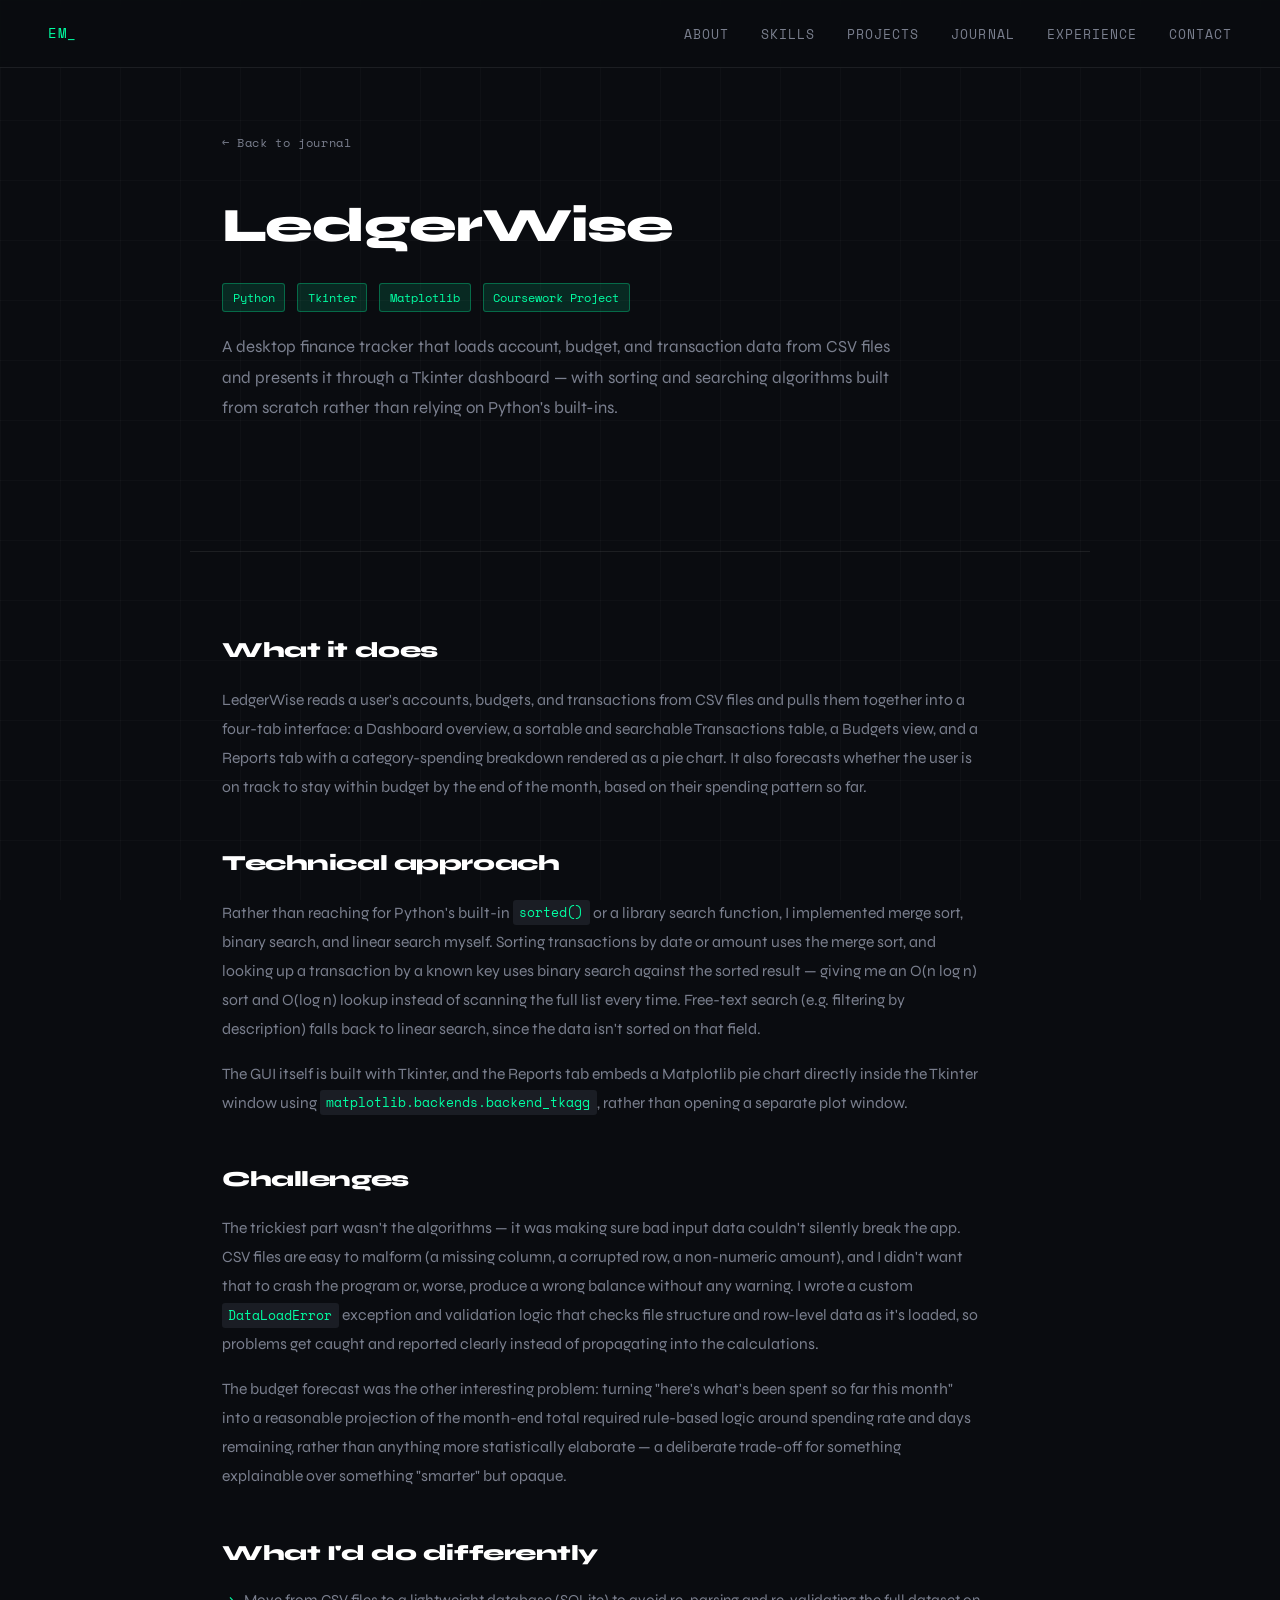
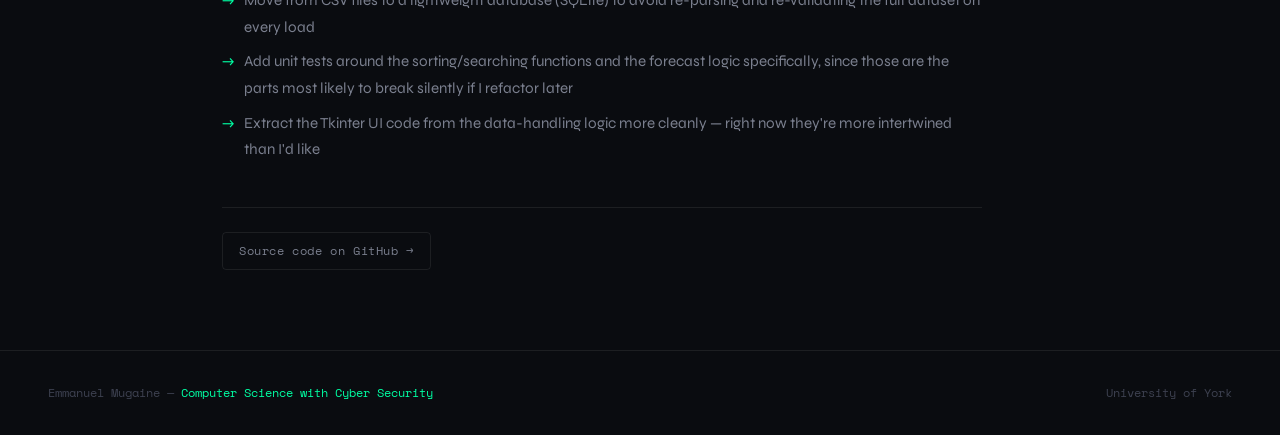
==== ledgerwise.html @ 3fc859e5 "Updated design of portfolio website with new journals page" ====
<!doctype html>
<html lang="en">
  <head>
    <meta charset="UTF-8" />
    <meta name="viewport" content="width=device-width, initial-scale=1.0" />
    <title>LedgerWise — Project Journal — Emmanuel Mugaine</title>
    <link rel="preconnect" href="https://fonts.googleapis.com" />
    <link rel="preconnect" href="https://fonts.gstatic.com" crossorigin />
    <link
      href="https://fonts.googleapis.com/css2?family=Space+Mono:wght@400;700&family=Syne:wght@400;600;700;800&display=swap"
      rel="stylesheet"
    />
    <link rel="stylesheet" href="styles.css" />
    <link rel="icon" type="image/svg+xml" href="favicon.svg" />
  </head>
  <body>
    <!-- NAV -->
    <nav>
      <a href="index.html#hero" class="nav-logo">EM_</a>
      <ul class="nav-links">
        <li><a href="index.html#about">About</a></li>
        <li><a href="index.html#skills">Skills</a></li>
        <li><a href="index.html#projects">Projects</a></li>
        <li><a href="journal.html">Journal</a></li>
        <li><a href="index.html#experience">Experience</a></li>
        <li><a href="index.html#contact">Contact</a></li>
      </ul>
    </nav>

    <section class="page-intro">
      <a href="journal.html" class="back-link">← Back to journal</a>
      <div class="entry-header">
        <h1>LedgerWise</h1>
        <div class="entry-meta-row">
          <span class="tag">Python</span>
          <span class="tag">Tkinter</span>
          <span class="tag">Matplotlib</span>
          <span class="tag">Coursework Project</span>
        </div>
        <p class="entry-summary">
          A desktop finance tracker that loads account, budget, and
          transaction data from CSV files and presents it through a
          Tkinter dashboard — with sorting and searching algorithms built
          from scratch rather than relying on Python's built-ins.
        </p>
      </div>
    </section>

    <section>
      <div class="entry-body">
        <div class="entry-section">
          <h2>What it does</h2>
          <p>
            LedgerWise reads a user's accounts, budgets, and transactions
            from CSV files and pulls them together into a four-tab
            interface: a Dashboard overview, a sortable and searchable
            Transactions table, a Budgets view, and a Reports tab with a
            category-spending breakdown rendered as a pie chart. It also
            forecasts whether the user is on track to stay within budget by
            the end of the month, based on their spending pattern so far.
          </p>
        </div>

        <div class="entry-section">
          <h2>Technical approach</h2>
          <p>
            Rather than reaching for Python's built-in <code>sorted()</code>
            or a library search function, I implemented merge sort, binary
            search, and linear search myself. Sorting transactions by date
            or amount uses the merge sort, and looking up a transaction by
            a known key uses binary search against the sorted result —
            giving me an O(n log n) sort and O(log n) lookup instead of
            scanning the full list every time. Free-text search (e.g.
            filtering by description) falls back to linear search, since
            the data isn't sorted on that field.
          </p>
          <p>
            The GUI itself is built with Tkinter, and the Reports tab
            embeds a Matplotlib pie chart directly inside the Tkinter
            window using <code>matplotlib.backends.backend_tkagg</code>,
            rather than opening a separate plot window.
          </p>
        </div>

        <div class="entry-section">
          <h2>Challenges</h2>
          <p>
            The trickiest part wasn't the algorithms — it was making sure
            bad input data couldn't silently break the app. CSV files are
            easy to malform (a missing column, a corrupted row, a
            non-numeric amount), and I didn't want that to crash the
            program or, worse, produce a wrong balance without any
            warning. I wrote a custom <code>DataLoadError</code> exception
            and validation logic that checks file structure and row-level
            data as it's loaded, so problems get caught and reported
            clearly instead of propagating into the calculations.
          </p>
          <p>
            The budget forecast was the other interesting problem: turning
            "here's what's been spent so far this month" into a
            reasonable projection of the month-end total required
            rule-based logic around spending rate and days remaining,
            rather than anything more statistically elaborate — a
            deliberate trade-off for something explainable over something
            "smarter" but opaque.
          </p>
        </div>

        <div class="entry-section">
          <h2>What I'd do differently</h2>
          <ul>
            <li>
              Move from CSV files to a lightweight database (SQLite) to
              avoid re-parsing and re-validating the full dataset on every
              load
            </li>
            <li>
              Add unit tests around the sorting/searching functions and the
              forecast logic specifically, since those are the parts most
              likely to break silently if I refactor later
            </li>
            <li>
              Extract the Tkinter UI code from the data-handling logic more
              cleanly — right now they're more intertwined than I'd like
            </li>
          </ul>
        </div>

        <div class="entry-links">
          <a
            href="https://github.com/EmmanuelMugaine/IY499-Final-intro-to-programming-project"
            class="profile-link"
            >Source code on GitHub →</a
          >
        </div>
      </div>
    </section>

    <footer>
      <p>
        Emmanuel Mugaine — <span>Computer Science with Cyber Security</span>
      </p>
      <p>University of York</p>
    </footer>
  </body>
</html>
---- styles.css ----
*,
      *::before,
      *::after {
        box-sizing: border-box;
        margin: 0;
        padding: 0;
      }

      :root {
        --bg: #0a0c10;
        --surface: #111318;
        --surface-2: #1a1d24;
        --border: rgba(255, 255, 255, 0.08);
        --border-accent: rgba(0, 255, 163, 0.3);
        --accent: #00ffa3;
        --accent-dim: rgba(0, 255, 163, 0.12);
        --accent-mid: rgba(0, 255, 163, 0.4);
        --text: #e8eaf0;
        --text-muted: #7a7f8e;
        --text-faint: #3d4150;
        --mono: "Space Mono", monospace;
        --sans: "Syne", sans-serif;
        --red: #ff4d6d;
      }

      html {
        scroll-behavior: smooth;
      }

      body {
        font-family: var(--sans);
        background: var(--bg);
        color: var(--text);
        line-height: 1.7;
        overflow-x: hidden;
      }

      /* ── GRID BACKGROUND ── */
      body::before {
        content: "";
        position: fixed;
        inset: 0;
        background-image:
          linear-gradient(rgba(255, 255, 255, 0.025) 1px, transparent 1px),
          linear-gradient(
            90deg,
            rgba(255, 255, 255, 0.025) 1px,
            transparent 1px
          );
        background-size: 60px 60px;
        pointer-events: none;
        z-index: 0;
      }

      /* ── NAV ── */
      nav {
        position: fixed;
        top: 0;
        left: 0;
        right: 0;
        z-index: 100;
        display: flex;
        align-items: center;
        justify-content: space-between;
        padding: 1.25rem 3rem;
        background: rgba(10, 12, 16, 0.85);
        backdrop-filter: blur(12px);
        border-bottom: 1px solid var(--border);
      }

      .nav-logo {
        font-family: var(--mono);
        font-size: 0.85rem;
        color: var(--accent);
        letter-spacing: 0.05em;
        text-decoration: none;
      }

      .nav-links {
        display: flex;
        gap: 2rem;
        list-style: none;
      }

      .nav-links a {
        font-size: 0.8rem;
        font-family: var(--mono);
        color: var(--text-muted);
        text-decoration: none;
        letter-spacing: 0.08em;
        text-transform: uppercase;
        transition: color 0.2s;
      }

      .nav-links a:hover {
        color: var(--accent);
      }

      /* ── SECTIONS ── */
      section {
        position: relative;
        z-index: 1;
        max-width: 900px;
        margin: 0 auto;
        padding: 5rem 2rem;
      }

      section + section {
        border-top: 1px solid var(--border);
      }

      /* ── HERO ── */
      #hero {
        min-height: 100vh;
        display: flex;
        flex-direction: column;
        justify-content: center;
        padding-top: 6rem;
        max-width: 900px;
        margin: 0 auto;
      }

      .hero-tag {
        font-family: var(--mono);
        font-size: 0.75rem;
        color: var(--accent);
        letter-spacing: 0.15em;
        text-transform: uppercase;
        margin-bottom: 1.5rem;
        display: flex;
        align-items: center;
        gap: 0.75rem;
      }

      .hero-tag::before {
        content: "";
        display: inline-block;
        width: 30px;
        height: 1px;
        background: var(--accent);
      }

      h1.hero-name {
        font-size: clamp(3rem, 8vw, 6rem);
        font-weight: 800;
        line-height: 1;
        letter-spacing: -0.02em;
        margin-bottom: 1.5rem;
        color: #fff;
      }

      h1.hero-name span {
        color: var(--accent);
        display: block;
      }

      .hero-desc {
        font-size: 1.1rem;
        color: var(--text-muted);
        max-width: 520px;
        margin-bottom: 2.5rem;
        line-height: 1.8;
      }

      .hero-cta {
        display: flex;
        gap: 1rem;
        flex-wrap: wrap;
      }

      .btn {
        display: inline-flex;
        align-items: center;
        gap: 0.5rem;
        padding: 0.75rem 1.5rem;
        font-family: var(--mono);
        font-size: 0.8rem;
        letter-spacing: 0.06em;
        text-decoration: none;
        border-radius: 4px;
        transition: all 0.2s;
        cursor: pointer;
        border: none;
      }

      .btn-primary {
        background: var(--accent);
        color: #000;
        font-weight: 700;
      }

      .btn-primary:hover {
        background: #fff;
        transform: translateY(-2px);
      }

      .btn-ghost {
        background: transparent;
        color: var(--text-muted);
        border: 1px solid var(--border);
      }

      .btn-ghost:hover {
        border-color: var(--accent-mid);
        color: var(--accent);
        transform: translateY(-2px);
      }

      /* ── SECTION HEADERS ── */
      .section-label {
        font-family: var(--mono);
        font-size: 0.7rem;
        color: var(--accent);
        letter-spacing: 0.2em;
        text-transform: uppercase;
        margin-bottom: 0.75rem;
        display: flex;
        align-items: center;
        gap: 0.75rem;
      }

      .section-label::after {
        content: "";
        flex: 1;
        height: 1px;
        background: var(--border);
      }

      h2 {
        font-size: clamp(1.75rem, 4vw, 2.5rem);
        font-weight: 800;
        color: #fff;
        letter-spacing: -0.02em;
        margin-bottom: 2.5rem;
      }

      /* ── ABOUT ── */
      .about-grid {
        display: grid;
        grid-template-columns: 1fr 1fr;
        gap: 3rem;
        align-items: start;
      }

      .about-text p {
        color: var(--text-muted);
        margin-bottom: 1.25rem;
        font-size: 1rem;
      }

      .about-text p strong {
        color: var(--text);
      }

      .about-highlight {
        background: var(--accent-dim);
        border: 1px solid var(--border-accent);
        border-radius: 8px;
        padding: 1.5rem;
      }

      .about-highlight p {
        font-family: var(--mono);
        font-size: 0.85rem;
        color: var(--accent);
        line-height: 1.8;
      }

      .about-highlight p span {
        color: var(--text-muted);
      }

      /* ── SKILLS ── */
      .skills-grid {
        display: grid;
        grid-template-columns: repeat(auto-fit, minmax(200px, 1fr));
        gap: 1px;
        background: var(--border);
        border: 1px solid var(--border);
        border-radius: 8px;
        overflow: hidden;
        margin-bottom: 2rem;
      }

      .skill-cell {
        background: var(--surface);
        padding: 1.5rem;
        transition: background 0.2s;
      }

      .skill-cell:hover {
        background: var(--surface-2);
      }

      .skill-cell h3 {
        font-family: var(--mono);
        font-size: 0.7rem;
        color: var(--accent);
        letter-spacing: 0.12em;
        text-transform: uppercase;
        margin-bottom: 1rem;
      }

      .skill-tags {
        display: flex;
        flex-wrap: wrap;
        gap: 0.4rem;
      }

      .tag {
        font-family: var(--mono);
        font-size: 0.72rem;
        padding: 0.25rem 0.6rem;
        border-radius: 3px;
        background: var(--accent-dim);
        color: var(--accent);
        border: 1px solid var(--border-accent);
      }

      /* ── PROJECTS ── */
      .projects-grid {
        display: grid;
        grid-template-columns: 1fr 1fr;
        gap: 1.5rem;
      }

      .project-card {
        background: var(--surface);
        border: 1px solid var(--border);
        border-radius: 8px;
        padding: 1.75rem;
        transition:
          border-color 0.2s,
          transform 0.2s;
        position: relative;
        overflow: hidden;
      }

      .project-card::before {
        content: "";
        position: absolute;
        top: 0;
        left: 0;
        right: 0;
        height: 2px;
        background: var(--accent);
        transform: scaleX(0);
        transform-origin: left;
        transition: transform 0.3s;
      }

      .project-card:hover {
        border-color: var(--border-accent);
        transform: translateY(-3px);
      }

      .project-card:hover::before {
        transform: scaleX(1);
      }

      .project-num {
        font-family: var(--mono);
        font-size: 0.7rem;
        color: var(--text-faint);
        margin-bottom: 1rem;
      }

      .project-card h3 {
        font-size: 1.1rem;
        font-weight: 700;
        color: #fff;
        margin-bottom: 0.75rem;
      }

      .project-card p {
        font-size: 0.9rem;
        color: var(--text-muted);
        margin-bottom: 1.25rem;
        line-height: 1.6;
      }

      .project-meta {
        font-size: 0.8rem;
        color: var(--text-muted);
        margin-bottom: 0.5rem;
      }

      .project-meta strong {
        color: var(--text);
        font-family: var(--mono);
        font-size: 0.72rem;
      }

      .project-links {
        display: flex;
        gap: 1rem;
        margin-top: 1.5rem;
        padding-top: 1rem;
        border-top: 1px solid var(--border);
      }

      .project-links a {
        font-family: var(--mono);
        font-size: 0.75rem;
        color: var(--accent);
        text-decoration: none;
        letter-spacing: 0.05em;
        transition: opacity 0.2s;
      }

      .project-links a:hover {
        opacity: 0.7;
      }

      .updating-badge {
        display: inline-block;
        font-family: var(--mono);
        font-size: 0.68rem;
        padding: 0.2rem 0.6rem;
        background: rgba(255, 77, 109, 0.1);
        border: 1px solid rgba(255, 77, 109, 0.25);
        color: var(--red);
        border-radius: 3px;
        margin-bottom: 1rem;
        letter-spacing: 0.08em;
        text-transform: uppercase;
      }

      /* ── EXPERIENCE ── */
      .exp-card {
        background: var(--surface);
        border: 1px solid var(--border);
        border-radius: 8px;
        padding: 2rem;
        position: relative;
        overflow: hidden;
      }

      .exp-card::after {
        content: "";
        position: absolute;
        left: 0;
        top: 0;
        bottom: 0;
        width: 3px;
        background: var(--accent);
      }

      .exp-header {
        display: flex;
        justify-content: space-between;
        align-items: flex-start;
        margin-bottom: 1.25rem;
        flex-wrap: wrap;
        gap: 0.5rem;
      }

      .exp-header h3 {
        font-size: 1.15rem;
        font-weight: 700;
        color: #fff;
      }

      .exp-header h3 span {
        color: var(--accent);
      }

      .exp-duration {
        font-family: var(--mono);
        font-size: 0.75rem;
        color: var(--text-muted);
        background: var(--surface-2);
        padding: 0.3rem 0.75rem;
        border-radius: 3px;
        border: 1px solid var(--border);
      }

      .exp-desc {
        color: var(--text-muted);
        font-size: 0.9rem;
        margin-bottom: 1.5rem;
        line-height: 1.7;
      }

      .exp-cols {
        display: grid;
        grid-template-columns: 1fr 1fr;
        gap: 1.5rem;
      }

      .exp-cols h4 {
        font-family: var(--mono);
        font-size: 0.7rem;
        color: var(--accent);
        text-transform: uppercase;
        letter-spacing: 0.12em;
        margin-bottom: 0.75rem;
      }

      .exp-list {
        list-style: none;
      }

      .exp-list li {
        font-size: 0.88rem;
        color: var(--text-muted);
        padding: 0.35rem 0;
        border-bottom: 1px solid var(--border);
        display: flex;
        align-items: center;
        gap: 0.5rem;
      }

      .exp-list li::before {
        content: "→";
        color: var(--accent);
        font-size: 0.75rem;
        flex-shrink: 0;
      }

      /* ── DIARY ── */
      .diary-card {
        background: var(--surface);
        border: 1px solid var(--border);
        border-radius: 8px;
        padding: 2rem;
      }

      .diary-date {
        font-family: var(--mono);
        font-size: 0.75rem;
        color: var(--accent);
        margin-bottom: 1.25rem;
        display: flex;
        align-items: center;
        gap: 0.5rem;
      }

      .diary-card p {
        color: var(--text-muted);
        font-size: 0.95rem;
        margin-bottom: 1rem;
        padding-bottom: 1rem;
        border-bottom: 1px solid var(--border);
      }

      .diary-card p:last-child {
        border-bottom: none;
        margin-bottom: 0;
        padding-bottom: 0;
      }

      .diary-card p strong {
        color: var(--text);
        display: block;
        font-size: 0.72rem;
        font-family: var(--mono);
        letter-spacing: 0.1em;
        text-transform: uppercase;
        margin-bottom: 0.4rem;
        color: var(--accent);
      }

      /* ── CONTACT ── */
      .contact-grid {
        display: grid;
        grid-template-columns: 1fr 1fr;
        gap: 3rem;
        align-items: start;
      }

      .contact-info p {
        display: flex;
        align-items: center;
        gap: 0.75rem;
        color: var(--text-muted);
        margin-bottom: 1rem;
        font-size: 0.95rem;
      }

      .contact-info a {
        color: var(--text-muted);
        text-decoration: none;
        transition: color 0.2s;
      }

      .contact-info a:hover {
        color: var(--accent);
      }

      .contact-info .label {
        font-family: var(--mono);
        font-size: 0.7rem;
        color: var(--accent);
        min-width: 70px;
        text-transform: uppercase;
        letter-spacing: 0.1em;
      }

      .profile-links {
        display: flex;
        gap: 1rem;
        margin-top: 1.5rem;
      }

      .profile-link {
        font-family: var(--mono);
        font-size: 0.75rem;
        padding: 0.5rem 1rem;
        border: 1px solid var(--border);
        border-radius: 4px;
        color: var(--text-muted);
        text-decoration: none;
        transition: all 0.2s;
        letter-spacing: 0.05em;
      }

      .profile-link:hover {
        border-color: var(--accent-mid);
        color: var(--accent);
      }

      /* ── FORM ── */
      .contact-form {
        display: flex;
        flex-direction: column;
        gap: 1rem;
      }

      .form-group {
        display: flex;
        flex-direction: column;
        gap: 0.4rem;
      }

      .form-group label {
        font-family: var(--mono);
        font-size: 0.7rem;
        color: var(--text-muted);
        text-transform: uppercase;
        letter-spacing: 0.1em;
      }

      .form-group input,
      .form-group textarea {
        background: var(--surface);
        border: 1px solid var(--border);
        border-radius: 4px;
        padding: 0.75rem 1rem;
        color: var(--text);
        font-family: var(--sans);
        font-size: 0.9rem;
        transition: border-color 0.2s;
        outline: none;
        resize: vertical;
      }

      .form-group input:focus,
      .form-group textarea:focus {
        border-color: var(--accent-mid);
        background: var(--surface-2);
      }

      .form-group input::placeholder,
      .form-group textarea::placeholder {
        color: var(--text-faint);
      }

      #submit-btn {
        align-self: flex-start;
        padding: 0.75rem 1.75rem;
        background: var(--accent);
        color: #000;
        font-family: var(--mono);
        font-size: 0.8rem;
        font-weight: 700;
        letter-spacing: 0.08em;
        border: none;
        border-radius: 4px;
        cursor: pointer;
        transition: all 0.2s;
      }

      #submit-btn:hover {
        background: #fff;
        transform: translateY(-2px);
      }
      #submit-btn:disabled {
        opacity: 0.5;
        cursor: not-allowed;
        transform: none;
      }

      #form-status {
        font-family: var(--mono);
        font-size: 0.8rem;
        margin-top: 0.25rem;
      }

      /* ── FOOTER ── */
      footer {
        position: relative;
        z-index: 1;
        border-top: 1px solid var(--border);
        padding: 2rem 3rem;
        display: flex;
        justify-content: space-between;
        align-items: center;
      }

      footer p {
        font-family: var(--mono);
        font-size: 0.72rem;
        color: var(--text-faint);
      }

      footer p span {
        color: var(--accent);
      }

      /* ── ANIMATIONS ── */
      @keyframes fadeInUp {
        from {
          opacity: 0;
          transform: translateY(24px);
        }
        to {
          opacity: 1;
          transform: translateY(0);
        }
      }

      .hero-tag {
        animation: fadeInUp 0.5s ease both;
      }
      h1.hero-name {
        animation: fadeInUp 0.5s 0.1s ease both;
      }
      .hero-desc {
        animation: fadeInUp 0.5s 0.2s ease both;
      }
      .hero-cta {
        animation: fadeInUp 0.5s 0.3s ease both;
      }

      /* ── RESPONSIVE ── */
      @media (max-width: 700px) {
        nav {
          padding: 1rem 1.5rem;
        }
        .nav-links {
          gap: 1.25rem;
        }
        section {
          padding: 4rem 1.5rem;
        }
        .about-grid,
        .contact-grid,
        .exp-cols,
        .projects-grid {
          grid-template-columns: 1fr;
          gap: 1.5rem;
        }
        footer {
          flex-direction: column;
          gap: 0.5rem;
          text-align: center;
        }
      }

/* ── SECTION FOOTER LINK (e.g. journal CTA under Projects) ── */
.section-footer-link {
  margin-top: 2rem;
  text-align: center;
}

/* ── JOURNAL LANDING PAGE ── */
.journal-hero {
  max-width: 700px;
}

.journal-hero p {
  color: var(--text-muted);
  font-size: 1rem;
  line-height: 1.8;
}

.journal-grid {
  display: grid;
  grid-template-columns: 1fr 1fr;
  gap: 1.5rem;
}

.journal-card {
  display: block;
  background: var(--surface);
  border: 1px solid var(--border);
  border-radius: 8px;
  padding: 1.75rem;
  text-decoration: none;
  transition: border-color 0.2s, transform 0.2s;
  position: relative;
  overflow: hidden;
}

.journal-card::before {
  content: "";
  position: absolute;
  top: 0;
  left: 0;
  right: 0;
  height: 2px;
  background: var(--accent);
  transform: scaleX(0);
  transform-origin: left;
  transition: transform 0.3s;
}

.journal-card:hover {
  border-color: var(--border-accent);
  transform: translateY(-3px);
}

.journal-card:hover::before {
  transform: scaleX(1);
}

.journal-card .project-num {
  font-family: var(--mono);
  font-size: 0.7rem;
  color: var(--text-faint);
  margin-bottom: 1rem;
}

.journal-card h3 {
  font-size: 1.15rem;
  font-weight: 700;
  color: #fff;
  margin-bottom: 0.6rem;
}

.journal-card p {
  font-size: 0.9rem;
  color: var(--text-muted);
  margin-bottom: 1.25rem;
  line-height: 1.6;
}

.journal-card .journal-read-more {
  font-family: var(--mono);
  font-size: 0.75rem;
  color: var(--accent);
  letter-spacing: 0.05em;
}

/* ── JOURNAL ENTRY (DETAIL) PAGE ── */
.back-link {
  display: inline-flex;
  align-items: center;
  gap: 0.5rem;
  font-family: var(--mono);
  font-size: 0.78rem;
  color: var(--text-muted);
  text-decoration: none;
  margin-bottom: 2rem;
  letter-spacing: 0.05em;
  transition: color 0.2s;
}

.back-link:hover {
  color: var(--accent);
}

.entry-header {
  max-width: 760px;
  margin-bottom: 3rem;
}

.entry-meta-row {
  display: flex;
  gap: 0.75rem;
  flex-wrap: wrap;
  margin-bottom: 1.25rem;
}

.entry-meta-row .tag {
  cursor: default;
}

.entry-summary {
  color: var(--text-muted);
  font-size: 1.05rem;
  line-height: 1.8;
  max-width: 700px;
}

.entry-body {
  max-width: 760px;
}

.entry-section {
  margin-bottom: 2.75rem;
}

.entry-section h2 {
  font-size: 1.35rem;
  margin-bottom: 1rem;
}

.entry-section p {
  color: var(--text-muted);
  font-size: 0.98rem;
  line-height: 1.85;
  margin-bottom: 1rem;
}

.entry-section ul {
  list-style: none;
  margin-bottom: 1rem;
}

.entry-section ul li {
  color: var(--text-muted);
  font-size: 0.95rem;
  line-height: 1.75;
  padding-left: 1.4rem;
  position: relative;
  margin-bottom: 0.5rem;
}

.entry-section ul li::before {
  content: "→";
  color: var(--accent);
  position: absolute;
  left: 0;
}

.entry-section code {
  font-family: var(--mono);
  font-size: 0.85em;
  background: var(--surface-2);
  padding: 0.15rem 0.4rem;
  border-radius: 3px;
  color: var(--accent);
}

.entry-links {
  display: flex;
  gap: 1rem;
  padding-top: 1.5rem;
  border-top: 1px solid var(--border);
}

/* ── SUBPAGE INTRO SPACING (journal pages sit below the fixed nav) ── */
.page-intro {
  padding-top: 8rem;
}

.entry-header h1 {
  font-size: clamp(2rem, 5vw, 3rem);
  font-weight: 800;
  color: #fff;
  letter-spacing: -0.02em;
  margin-bottom: 1rem;
}
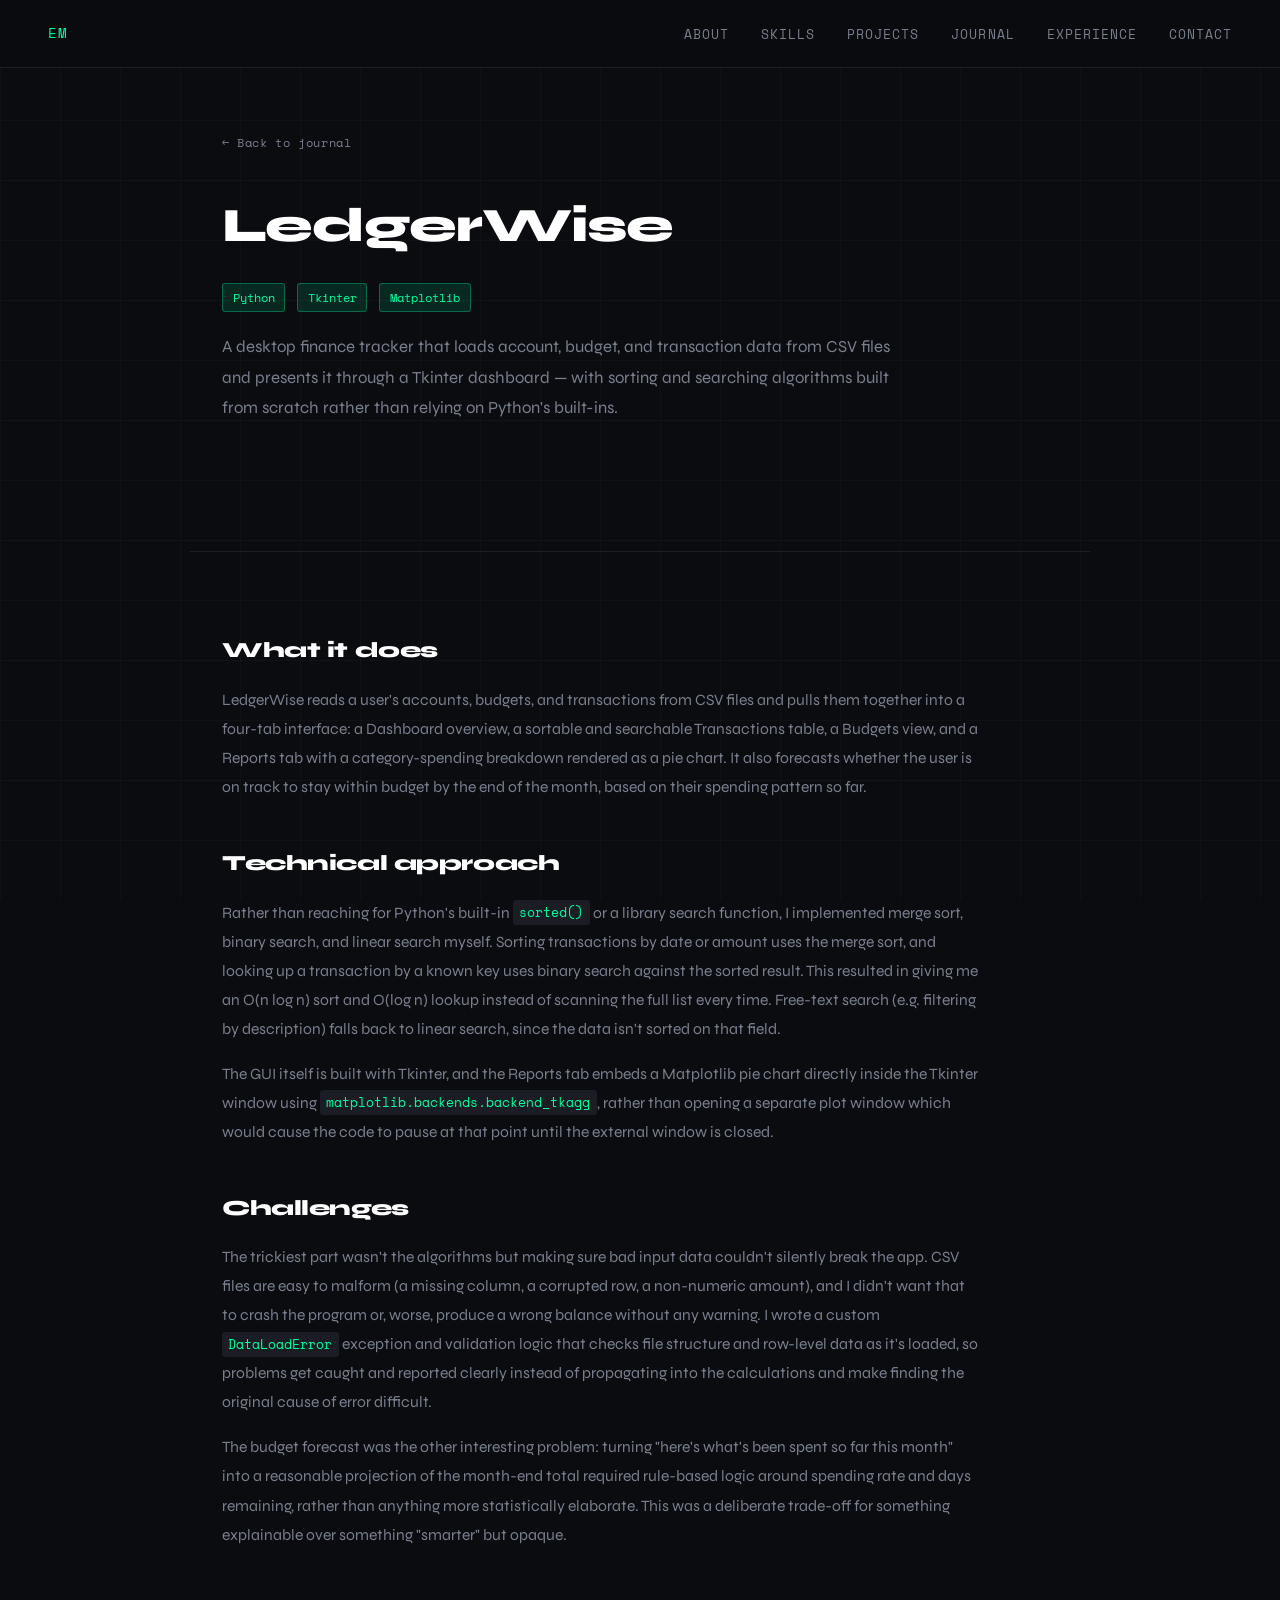
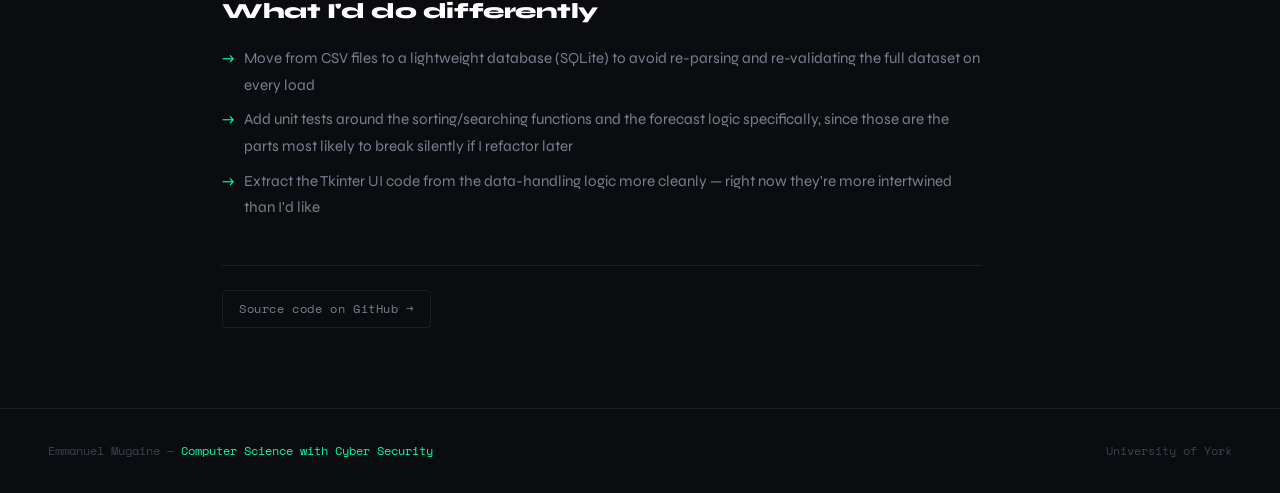
==== commit d6653841: "Minor revisions to grammar and clarity" ====
--- a/ledgerwise.html
+++ b/ledgerwise.html
@@ -16,7 +16,7 @@
   <body>
     <!-- NAV -->
     <nav>
-      <a href="index.html#hero" class="nav-logo">EM_</a>
+      <a href="index.html#hero" class="nav-logo">EM</a>
       <ul class="nav-links">
         <li><a href="index.html#about">About</a></li>
         <li><a href="index.html#skills">Skills</a></li>
@@ -35,13 +35,12 @@
           <span class="tag">Python</span>
           <span class="tag">Tkinter</span>
           <span class="tag">Matplotlib</span>
-          <span class="tag">Coursework Project</span>
         </div>
         <p class="entry-summary">
-          A desktop finance tracker that loads account, budget, and
-          transaction data from CSV files and presents it through a
-          Tkinter dashboard — with sorting and searching algorithms built
-          from scratch rather than relying on Python's built-ins.
+          A desktop finance tracker that loads account, budget, and transaction
+          data from CSV files and presents it through a Tkinter dashboard — with
+          sorting and searching algorithms built from scratch rather than
+          relying on Python's built-ins.
         </p>
       </div>
     </section>
@@ -51,13 +50,13 @@
         <div class="entry-section">
           <h2>What it does</h2>
           <p>
-            LedgerWise reads a user's accounts, budgets, and transactions
-            from CSV files and pulls them together into a four-tab
-            interface: a Dashboard overview, a sortable and searchable
-            Transactions table, a Budgets view, and a Reports tab with a
-            category-spending breakdown rendered as a pie chart. It also
-            forecasts whether the user is on track to stay within budget by
-            the end of the month, based on their spending pattern so far.
+            LedgerWise reads a user's accounts, budgets, and transactions from
+            CSV files and pulls them together into a four-tab interface: a
+            Dashboard overview, a sortable and searchable Transactions table, a
+            Budgets view, and a Reports tab with a category-spending breakdown
+            rendered as a pie chart. It also forecasts whether the user is on
+            track to stay within budget by the end of the month, based on their
+            spending pattern so far.
           </p>
         </div>
 
@@ -66,43 +65,43 @@
           <p>
             Rather than reaching for Python's built-in <code>sorted()</code>
             or a library search function, I implemented merge sort, binary
-            search, and linear search myself. Sorting transactions by date
-            or amount uses the merge sort, and looking up a transaction by
-            a known key uses binary search against the sorted result —
-            giving me an O(n log n) sort and O(log n) lookup instead of
-            scanning the full list every time. Free-text search (e.g.
-            filtering by description) falls back to linear search, since
-            the data isn't sorted on that field.
+            search, and linear search myself. Sorting transactions by date or
+            amount uses the merge sort, and looking up a transaction by a known
+            key uses binary search against the sorted result. This resulted in
+            giving me an O(n log n) sort and O(log n) lookup instead of scanning
+            the full list every time. Free-text search (e.g. filtering by
+            description) falls back to linear search, since the data isn't
+            sorted on that field.
           </p>
           <p>
-            The GUI itself is built with Tkinter, and the Reports tab
-            embeds a Matplotlib pie chart directly inside the Tkinter
-            window using <code>matplotlib.backends.backend_tkagg</code>,
-            rather than opening a separate plot window.
+            The GUI itself is built with Tkinter, and the Reports tab embeds a
+            Matplotlib pie chart directly inside the Tkinter window using
+            <code>matplotlib.backends.backend_tkagg</code>, rather than opening
+            a separate plot window which would cause the code to pause at that
+            point until the external window is closed.
           </p>
         </div>
 
         <div class="entry-section">
           <h2>Challenges</h2>
           <p>
-            The trickiest part wasn't the algorithms — it was making sure
-            bad input data couldn't silently break the app. CSV files are
-            easy to malform (a missing column, a corrupted row, a
-            non-numeric amount), and I didn't want that to crash the
-            program or, worse, produce a wrong balance without any
-            warning. I wrote a custom <code>DataLoadError</code> exception
-            and validation logic that checks file structure and row-level
-            data as it's loaded, so problems get caught and reported
-            clearly instead of propagating into the calculations.
+            The trickiest part wasn't the algorithms but making sure bad input
+            data couldn't silently break the app. CSV files are easy to malform
+            (a missing column, a corrupted row, a non-numeric amount), and I
+            didn't want that to crash the program or, worse, produce a wrong
+            balance without any warning. I wrote a custom
+            <code>DataLoadError</code> exception and validation logic that
+            checks file structure and row-level data as it's loaded, so problems
+            get caught and reported clearly instead of propagating into the
+            calculations and make finding the original cause of error difficult.
           </p>
           <p>
             The budget forecast was the other interesting problem: turning
-            "here's what's been spent so far this month" into a
-            reasonable projection of the month-end total required
-            rule-based logic around spending rate and days remaining,
-            rather than anything more statistically elaborate — a
-            deliberate trade-off for something explainable over something
-            "smarter" but opaque.
+            "here's what's been spent so far this month" into a reasonable
+            projection of the month-end total required rule-based logic around
+            spending rate and days remaining, rather than anything more
+            statistically elaborate. This was a deliberate trade-off for
+            something explainable over something "smarter" but opaque.
           </p>
         </div>
 
@@ -110,14 +109,13 @@
           <h2>What I'd do differently</h2>
           <ul>
             <li>
-              Move from CSV files to a lightweight database (SQLite) to
-              avoid re-parsing and re-validating the full dataset on every
-              load
+              Move from CSV files to a lightweight database (SQLite) to avoid
+              re-parsing and re-validating the full dataset on every load
             </li>
             <li>
               Add unit tests around the sorting/searching functions and the
-              forecast logic specifically, since those are the parts most
-              likely to break silently if I refactor later
+              forecast logic specifically, since those are the parts most likely
+              to break silently if I refactor later
             </li>
             <li>
               Extract the Tkinter UI code from the data-handling logic more
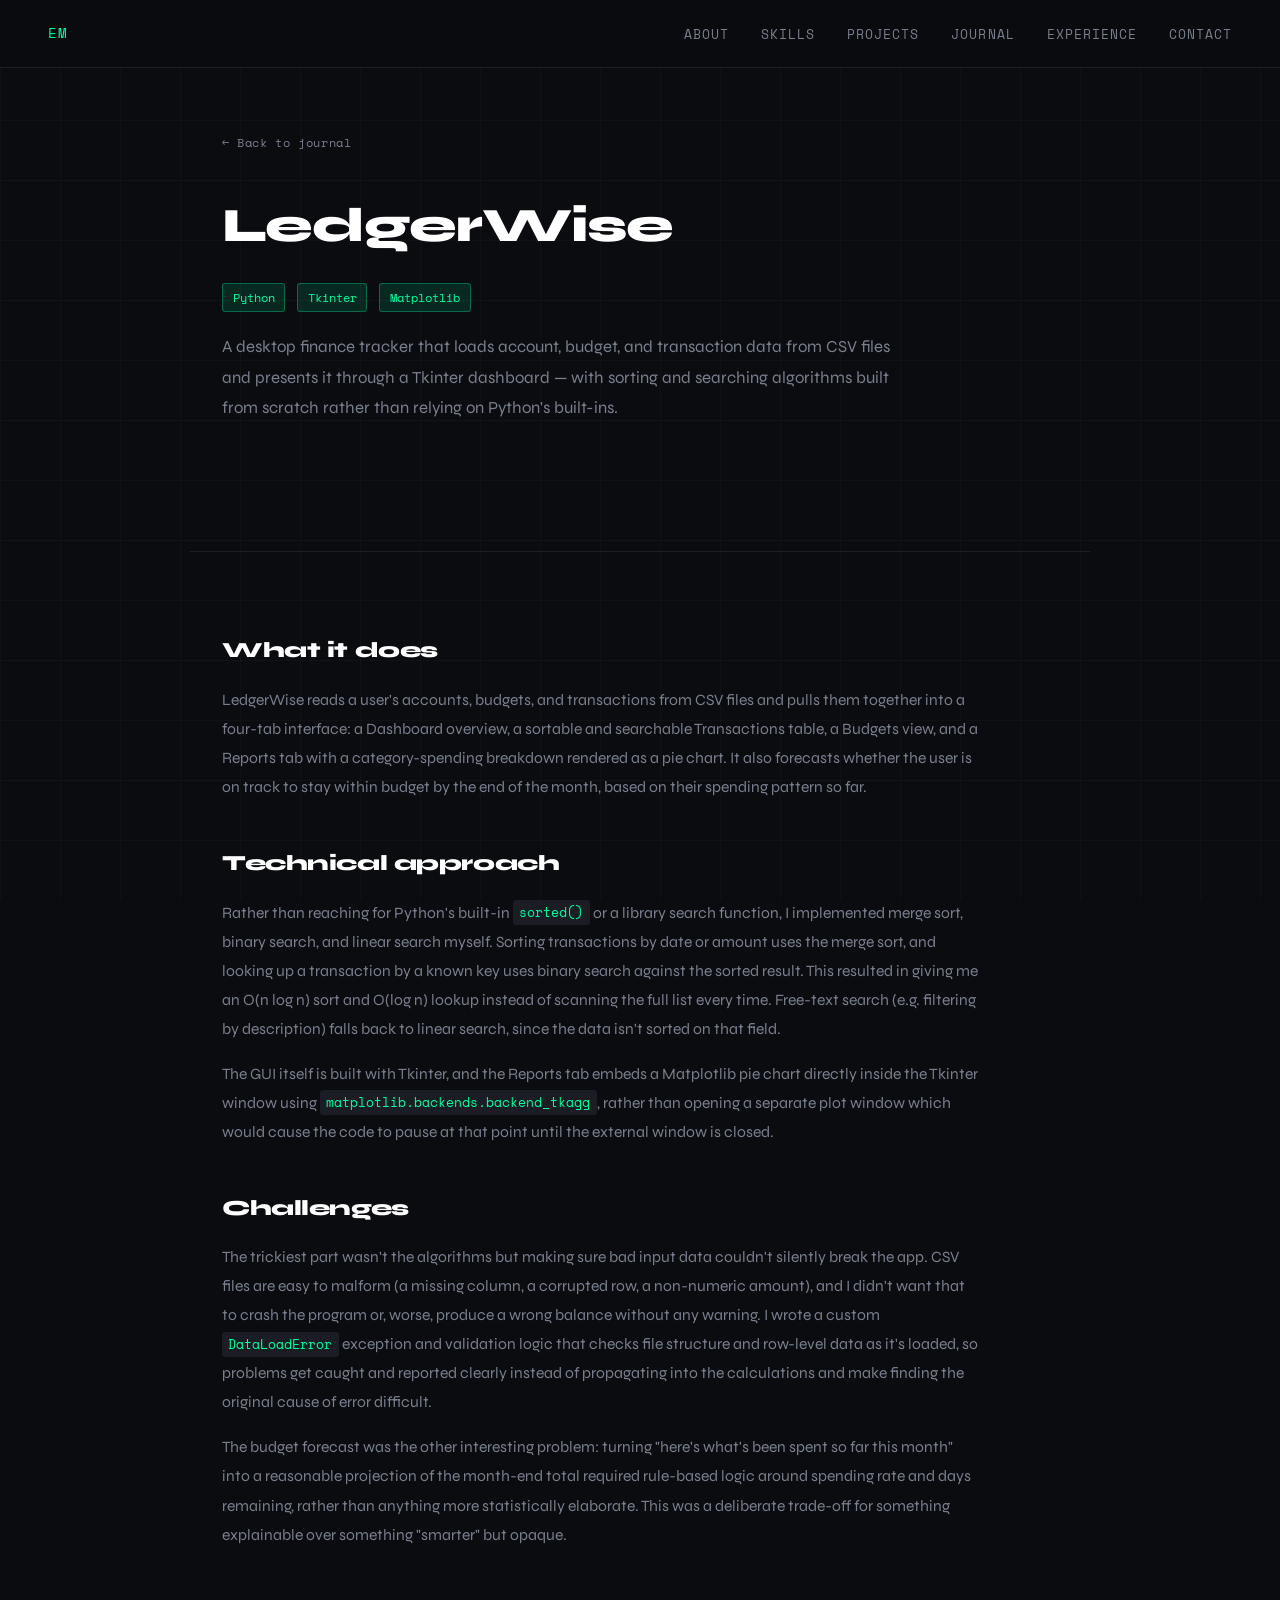
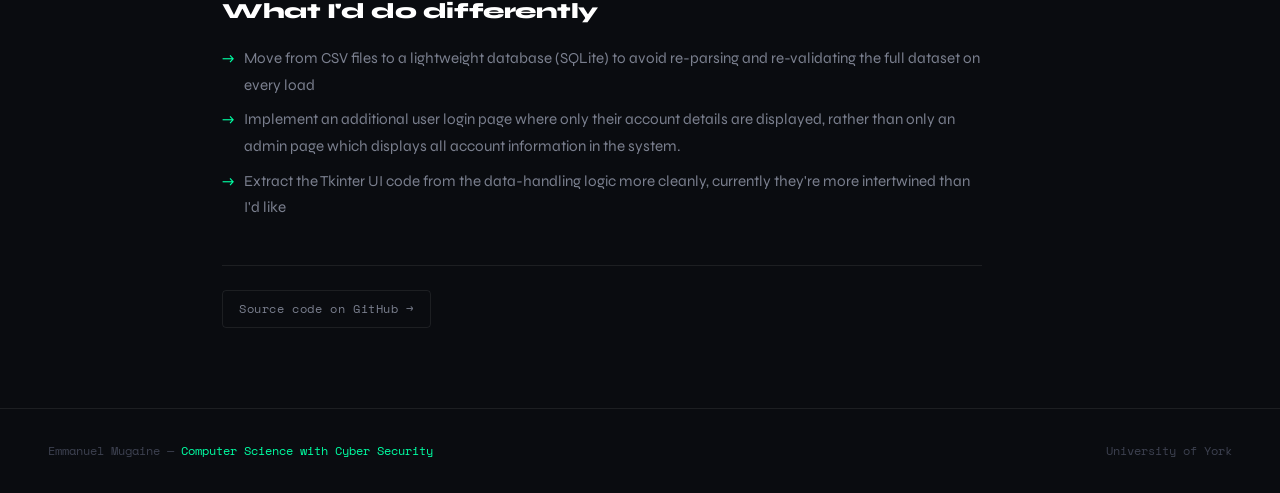
==== commit 1bad62bd: "Edited the tone of a bullet point" ====
--- a/ledgerwise.html
+++ b/ledgerwise.html
@@ -113,13 +113,13 @@
               re-parsing and re-validating the full dataset on every load
             </li>
             <li>
-              Add unit tests around the sorting/searching functions and the
-              forecast logic specifically, since those are the parts most likely
-              to break silently if I refactor later
+              Implement an additional user login page where only their account
+              details are displayed, rather than only an admin page which
+              displays all account information in the system.
             </li>
             <li>
               Extract the Tkinter UI code from the data-handling logic more
-              cleanly — right now they're more intertwined than I'd like
+              cleanly, currently they're more intertwined than I'd like
             </li>
           </ul>
         </div>
